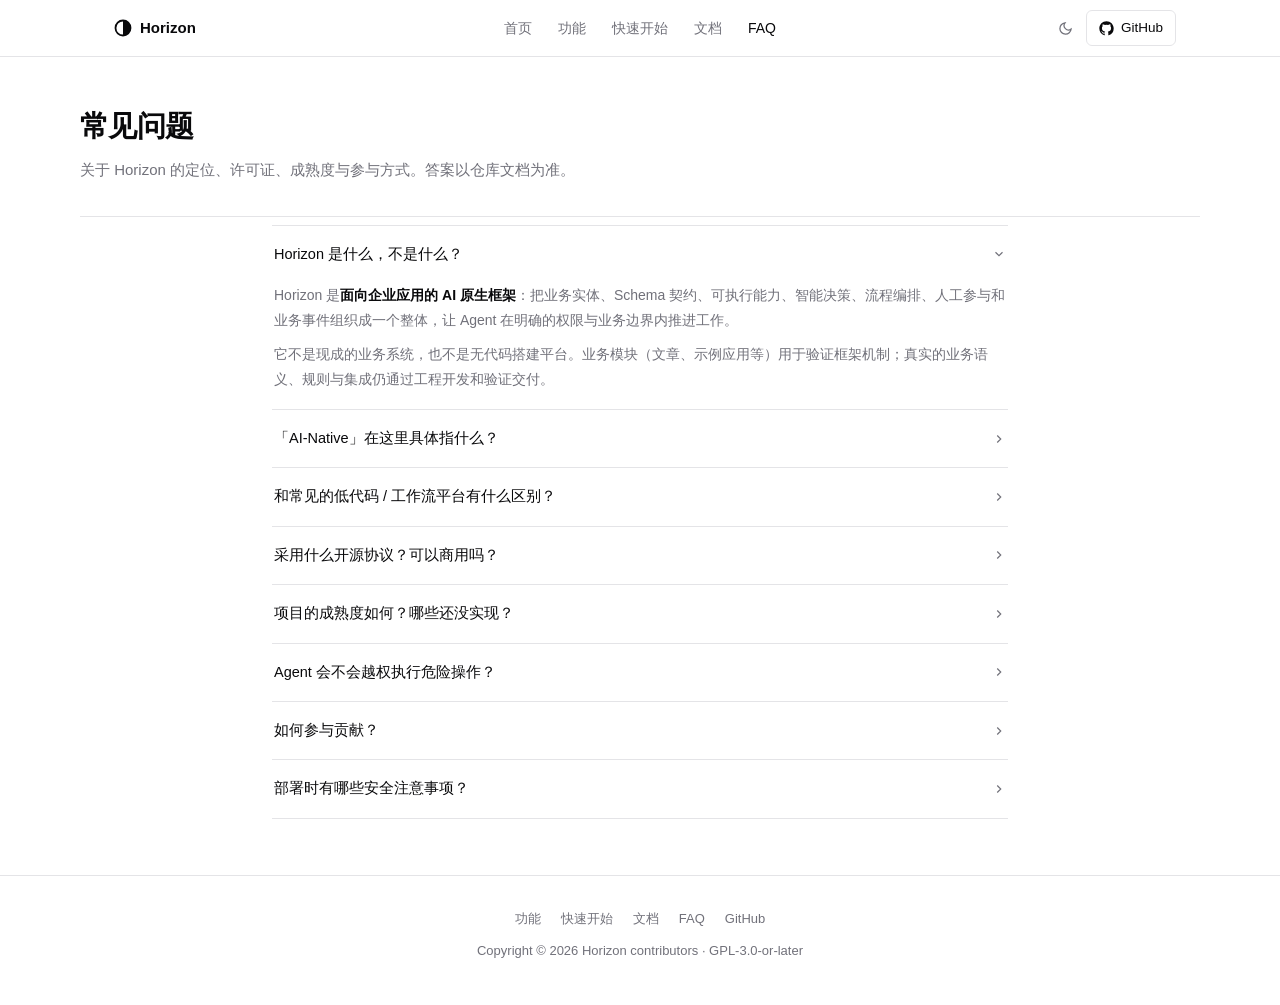
==== faq.html @ 097a7ce4 "Horizon Website" ====
<!DOCTYPE html>
<html lang="zh-CN">
<head>
<meta charset="UTF-8">
<meta name="viewport" content="width=device-width, initial-scale=1">
<title>FAQ — Horizon</title>
<meta name="description" content="Horizon 常见问题：项目定位、AI-Native 的含义、GPLv3 许可证、成熟度边界、贡献与安全。">
<link rel="icon" type="image/svg+xml" href="assets/logo.svg">
<script>document.documentElement.dataset.theme=localStorage.getItem('hz-theme')||'light'</script>
<style>
:root{
  --bg:#ffffff;--fg:#09090b;--card:#ffffff;--muted:#f4f4f5;--muted-fg:#71717a;
  --border:#e4e4e7;--primary:#18181b;--primary-fg:#fafafa;
}
[data-theme=dark]{
  --bg:#09090b;--fg:#fafafa;--card:#0c0c0e;--muted:#18181b;--muted-fg:#a1a1aa;
  --border:#27272a;--primary:#fafafa;--primary-fg:#18181b;
}
*{box-sizing:border-box}
html{scroll-behavior:smooth}
body{margin:0;background:var(--bg);color:var(--fg);
  font-family:Inter,-apple-system,"Segoe UI","PingFang SC","Hiragino Sans GB","Microsoft YaHei",sans-serif;
  font-size:15px;line-height:1.75;-webkit-font-smoothing:antialiased}
.wrap{max-width:1120px;margin:0 auto;padding:0 24px}
a{color:inherit}
.site-head{position:sticky;top:0;z-index:40;border-bottom:1px solid var(--border);
  background:color-mix(in srgb,var(--bg) 85%,transparent);backdrop-filter:blur(8px)}
.head-in{display:flex;align-items:center;height:56px;gap:8px;position:relative}
.brand{display:flex;align-items:center;gap:8px;font-weight:600;font-size:15px;
  text-decoration:none;padding:6px 10px;border-radius:6px}
.brand:hover{background:var(--muted)}
.head-nav{position:absolute;left:50%;transform:translateX(-50%);display:flex;gap:2px}
.head-nav a{text-decoration:none;font-size:14px;color:var(--muted-fg);padding:6px 12px;border-radius:6px}
.head-nav a:hover{color:var(--fg);background:var(--muted)}
.head-nav a.on{color:var(--fg)}
.head-right{margin-left:auto;display:flex;gap:4px;align-items:center}
.icon-btn{display:flex;align-items:center;justify-content:center;width:32px;height:32px;
  border:1px solid transparent;background:transparent;color:var(--muted-fg);border-radius:6px;cursor:pointer}
.icon-btn:hover{color:var(--fg);background:var(--muted)}
.gh-btn{display:flex;align-items:center;gap:7px;font-size:13.5px;text-decoration:none;
  border:1px solid var(--border);border-radius:6px;padding:5px 12px;color:var(--fg)}
.gh-btn:hover{background:var(--muted)}
[data-theme=light] .moon{display:block}[data-theme=light] .sun{display:none}
[data-theme=dark] .moon{display:none}[data-theme=dark] .sun{display:block}
.page-head{padding:44px 0 32px;border-bottom:1px solid var(--border)}
.page-head h1{margin:0 0 6px;font-size:1.8rem;font-weight:700;letter-spacing:-.02em}
.page-head p{margin:0;color:var(--muted-fg);max-width:42em}
.faq-list{max-width:46rem;padding:8px 0 16px}
details{border-bottom:1px solid var(--border)}
details:first-of-type{border-top:1px solid var(--border)}
summary{cursor:pointer;font-weight:500;font-size:14.5px;padding:16px 2px;list-style:none;
  display:flex;justify-content:space-between;align-items:center;gap:16px}
summary::-webkit-details-marker{display:none}
summary .chev{flex-shrink:0;color:var(--muted-fg);transition:transform .15s}
details[open] summary .chev{transform:rotate(90deg)}
details .ans{color:var(--muted-fg);font-size:14px;padding:0 2px 18px}
details .ans p{margin:0 0 10px}
details .ans p:last-child{margin-bottom:0}
details .ans strong{color:var(--fg);font-weight:600}
details .ans a{text-decoration:underline;text-underline-offset:3px}
code.inl{font-family:ui-monospace,Consolas,monospace;font-size:.86em;background:var(--muted);
  border:1px solid var(--border);padding:1px 5px;border-radius:4px;color:var(--fg)}
footer{border-top:1px solid var(--border);padding:32px 0 42px;margin-top:40px;text-align:center;color:var(--muted-fg);font-size:13px}
footer nav{display:flex;gap:20px;justify-content:center;margin-bottom:10px}
footer a{color:var(--muted-fg);text-decoration:none}
footer a:hover{color:var(--fg)}
@media (max-width:620px){.head-nav{display:none}}
</style>
</head>
<body>
<header class="site-head">
  <div class="wrap head-in">
    <a class="brand" href="index.html">
      <svg width="18" height="18" viewBox="0 0 24 24" aria-hidden="true"><circle cx="12" cy="12" r="10" fill="none" stroke="currentColor" stroke-width="2.4"/><path d="M12 2a10 10 0 0 1 0 20z" fill="currentColor"/></svg>
      Horizon
    </a>
    <nav class="head-nav">
      <a href="index.html">首页</a>
      <a href="features.html">功能</a>
      <a href="quickstart.html">快速开始</a>
      <a href="docs.html">文档</a>
      <a class="on" href="faq.html">FAQ</a>
    </nav>
    <div class="head-right">
      <button class="icon-btn" id="themeToggle" aria-label="切换主题">
        <svg class="moon" width="15" height="15" viewBox="0 0 24 24" fill="none" stroke="currentColor" stroke-width="2" stroke-linecap="round"><path d="M21 12.8A9 9 0 1 1 11.2 3 7 7 0 0 0 21 12.8z"/></svg>
        <svg class="sun" width="15" height="15" viewBox="0 0 24 24" fill="none" stroke="currentColor" stroke-width="2" stroke-linecap="round"><circle cx="12" cy="12" r="4"/><path d="M12 2v2M12 20v2M4.9 4.9l1.4 1.4M17.7 17.7l1.4 1.4M2 12h2M20 12h2M4.9 19.1l1.4-1.4M17.7 6.3l1.4-1.4"/></svg>
      </button>
      <a class="gh-btn" href="https://github.com/itophp/horizon">
        <svg width="15" height="15" viewBox="0 0 24 24" fill="currentColor"><path d="M12 .5C5.65.5.5 5.65.5 12c0 5.08 3.29 9.39 7.86 10.91.58.11.79-.25.79-.55v-2.17c-3.2.7-3.87-1.36-3.87-1.36-.52-1.33-1.28-1.68-1.28-1.68-1.04-.71.08-.7.08-.7 1.15.08 1.76 1.19 1.76 1.19 1.03 1.75 2.69 1.25 3.34.95.1-.74.4-1.25.72-1.54-2.55-.29-5.23-1.28-5.23-5.68 0-1.26.45-2.28 1.19-3.09-.12-.29-.52-1.46.11-3.05 0 0 .97-.31 3.17 1.18a11 11 0 0 1 5.78 0c2.2-1.49 3.16-1.18 3.16-1.18.63 1.59.24 2.76.12 3.05.74.81 1.18 1.83 1.18 3.09 0 4.41-2.69 5.38-5.25 5.66.41.35.77 1.05.77 2.12v3.14c0 .3.21.67.8.55A11.5 11.5 0 0 0 23.5 12C23.5 5.65 18.35.5 12 .5z"/></svg>
        GitHub
      </a>
    </div>
  </div>
</header>

<div class="wrap page-head">
  <h1>常见问题</h1>
  <p>关于 Horizon 的定位、许可证、成熟度与参与方式。答案以仓库文档为准。</p>
</div>

<div class="wrap faq-list">
  <details open>
    <summary>Horizon 是什么，不是什么？<svg class="chev" width="14" height="14" viewBox="0 0 24 24" fill="none" stroke="currentColor" stroke-width="2"><path d="M9 18l6-6-6-6"/></svg></summary>
    <div class="ans">
      <p>Horizon 是<strong>面向企业应用的 AI 原生框架</strong>：把业务实体、Schema 契约、可执行能力、智能决策、流程编排、人工参与和业务事件组织成一个整体，让 Agent 在明确的权限与业务边界内推进工作。</p>
      <p>它不是现成的业务系统，也不是无代码搭建平台。业务模块（文章、示例应用等）用于验证框架机制；真实的业务语义、规则与集成仍通过工程开发和验证交付。</p>
    </div>
  </details>

  <details>
    <summary>「AI-Native」在这里具体指什么？<svg class="chev" width="14" height="14" viewBox="0 0 24 24" fill="none" stroke="currentColor" stroke-width="2"><path d="M9 18l6-6-6-6"/></svg></summary>
    <div class="ans">
      <p>指让智能参与成为应用的<strong>运行机制</strong>，而不是附加的聊天窗口：应用向 Agent 提供业务语义、可信上下文、可执行能力和持续的任务状态；Agent 在治理边界内把目标转化为行动；应用再以真实业务结果回应。</p>
      <p>具体体现为六点：业务可理解、能力可发现可组合、决策可协作、执行可治理、过程可持续、结果可反馈。</p>
    </div>
  </details>

  <details>
    <summary>和常见的低代码 / 工作流平台有什么区别？<svg class="chev" width="14" height="14" viewBox="0 0 24 24" fill="none" stroke="currentColor" stroke-width="2"><path d="M9 18l6-6-6-6"/></svg></summary>
    <div class="ans">
      <p>核心区别是<strong>单一能力契约</strong>：业务动作只注册一次，页面按钮、Agent 工具、Workflow 节点和外部 API 都经过同一个 Capability Gateway 执行，共享权限、审批与执行记录。</p>
      <p>大多数平台为每个入口维护各自的业务规则与权限模型；Horizon 中编排只是组织工作的方式——流程启动和每个业务节点仍必须经过 Gateway 授权。</p>
    </div>
  </details>

  <details>
    <summary>采用什么开源协议？可以商用吗？<svg class="chev" width="14" height="14" viewBox="0 0 24 24" fill="none" stroke="currentColor" stroke-width="2"><path d="M9 18l6-6-6-6"/></svg></summary>
    <div class="ans">
      <p>项目采用 <strong>GPL-3.0-or-later</strong>。你可以自由使用、修改和分发，但分发衍生作品时必须同样以 GPLv3 开源并提供完整对应源码。</p>
      <p>将本项目作为网络服务对外提供时，GPLv3 不要求向服务使用者开放源码；如需覆盖该场景，应改用 AGPL-3.0。第三方依赖中 Eino、MCP Go SDK 为 Apache-2.0，Goa、shadcn、MDXEditor 等为 MIT，均与 GPLv3 兼容。</p>
    </div>
  </details>

  <details>
    <summary>项目的成熟度如何？哪些还没实现？<svg class="chev" width="14" height="14" viewBox="0 0 24 24" fill="none" stroke="currentColor" stroke-width="2"><path d="M9 18l6-6-6-6"/></svg></summary>
    <div class="ans">
      <p>框架机制与具体业务接入有各自的成熟度，<strong>概念图不表示所有场景都已开箱即用</strong>。当前支持范围、已知限制与验证记录保留在<a href="https://github.com/itophp/horizon/blob/main/docs/verification.md">工程验收记录</a>等文档中。</p>
      <p>部分仍在建设中的能力：Memory Center 的自动提炼、向量检索与自动清理；编排画布的完整在线 DSL 保存与灰度发布等。文档中会明确区分「已实现 / 已验证 / 待决策」。</p>
    </div>
  </details>

  <details>
    <summary>Agent 会不会越权执行危险操作？<svg class="chev" width="14" height="14" viewBox="0 0 24 24" fill="none" stroke="currentColor" stroke-width="2"><path d="M9 18l6-6-6-6"/></svg></summary>
    <div class="ans">
      <p>不会——权限、风险等级、审批和深度限制是<strong>代码里的确定性规则</strong>，不是模型承诺。人类点击可执行 high 风险动作；Agent、Workflow、事件和 API 发起的 high 风险动作必须人工确认；critical 对自动化完全关闭。</p>
      <p>审批通过后使用申请人身份重建执行；工具 Schema、页面注册和模型输出都不能替代服务端授权。Agent 不能批准自己的权限。</p>
    </div>
  </details>

  <details>
    <summary>如何参与贡献？<svg class="chev" width="14" height="14" viewBox="0 0 24 24" fill="none" stroke="currentColor" stroke-width="2"><path d="M9 18l6-6-6-6"/></svg></summary>
    <div class="ans">
      <p>先阅读 <a href="https://github.com/itophp/horizon/blob/main/AGENTS.md">AGENTS.md</a> 了解架构边界，按<a href="https://github.com/itophp/horizon/blob/main/docs/agent-tooling.md">任务工具矩阵</a>选择对应的开发流程。提交前使用快速门禁验证：</p>
      <p><code class="inl">make ci-fast</code>（无需数据库与浏览器）；触及表结构时加 <code class="inl">make test-integration</code>。文档变更运行 <code class="inl">make check-rules</code>。</p>
      <p>注意：推送或开 PR 会触发远程 CI 的全量 E2E；完整浏览器集合在本地默认暂停，执行前需要确认授权范围。</p>
    </div>
  </details>

  <details>
    <summary>部署时有哪些安全注意事项？<svg class="chev" width="14" height="14" viewBox="0 0 24 24" fill="none" stroke="currentColor" stroke-width="2"><path d="M9 18l6-6-6-6"/></svg></summary>
    <div class="ans">
      <p>初始账号不提供通用默认密码，由 <code class="inl">make bootstrap</code> 以环境变量创建。公网部署要求 HTTPS 和 <code class="inl">COOKIE_SECURE=true</code>；会话为 8 小时 HttpOnly cookie，写请求校验 Origin + CSRF；密码使用 Argon2id。</p>
      <p>启用加密配置需提供 <code class="inl">SETTINGS_ENCRYPTION_KEY</code>；附件目录受 <code class="inl">FILE_STORAGE_ROOT</code> 限制；SMTP 主机须加入白名单。数据库、存储目录与加密根密钥须配套备份。</p>
    </div>
  </details>
</div>

<footer>
  <div class="wrap">
    <nav>
      <a href="features.html">功能</a><a href="quickstart.html">快速开始</a>
      <a href="docs.html">文档</a><a href="faq.html">FAQ</a>
      <a href="https://github.com/itophp/horizon">GitHub</a>
    </nav>
    <div>Copyright © 2026 Horizon contributors · GPL-3.0-or-later</div>
  </div>
</footer>

<script>
(function(){
  document.getElementById('themeToggle').addEventListener('click',function(){
    var r=document.documentElement;
    r.dataset.theme=r.dataset.theme==='dark'?'light':'dark';
    localStorage.setItem('hz-theme',r.dataset.theme);
  });
})();
</script>
</body>
</html>
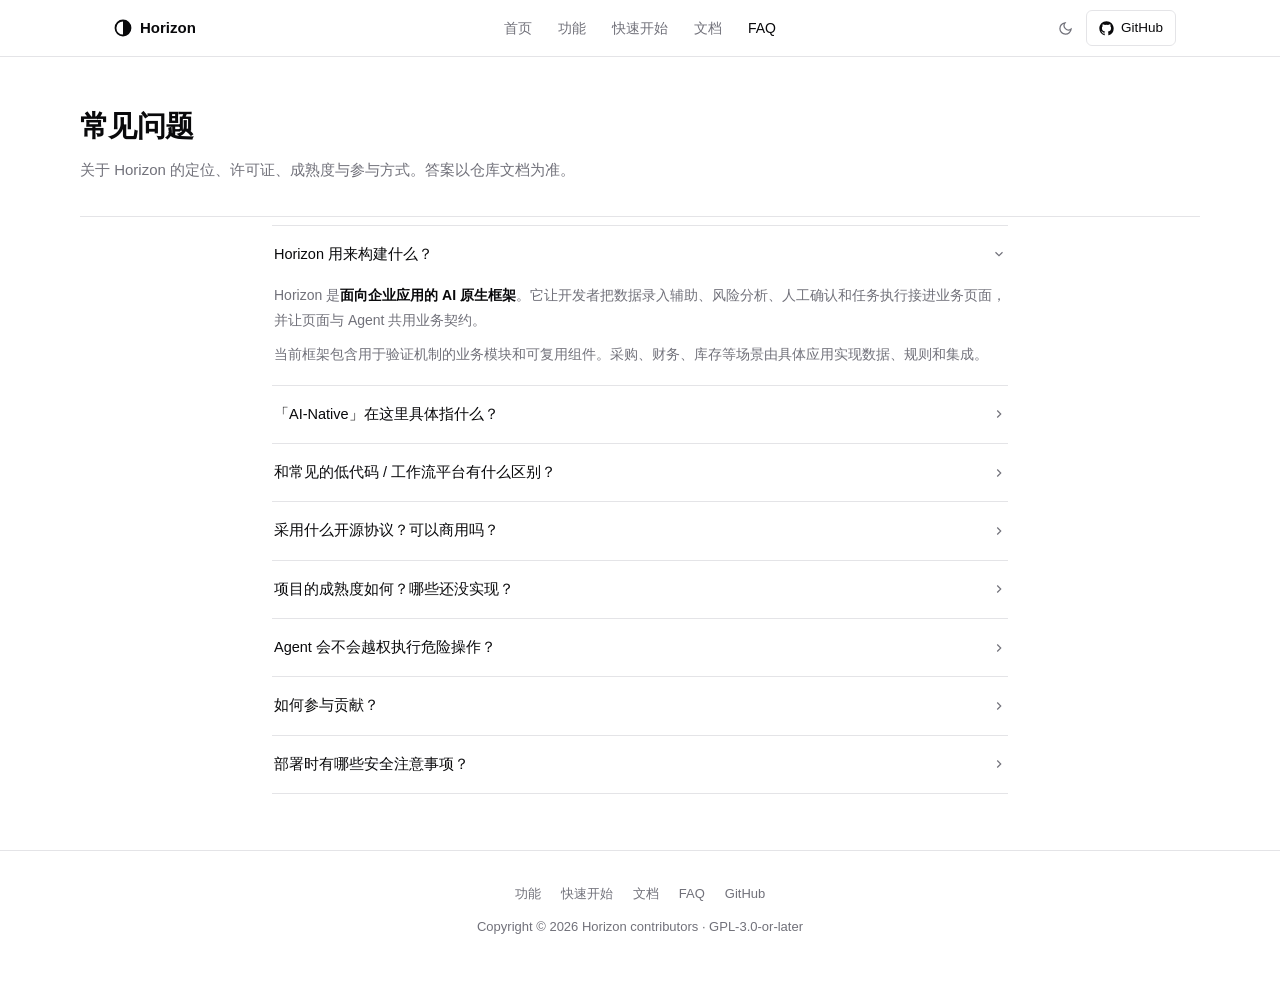
==== commit 33b3e69c: "1" ====
--- a/faq.html
+++ b/faq.html
@@ -101,18 +101,18 @@
 
 <div class="wrap faq-list">
   <details open>
-    <summary>Horizon 是什么，不是什么？<svg class="chev" width="14" height="14" viewBox="0 0 24 24" fill="none" stroke="currentColor" stroke-width="2"><path d="M9 18l6-6-6-6"/></svg></summary>
+    <summary>Horizon 用来构建什么？<svg class="chev" width="14" height="14" viewBox="0 0 24 24" fill="none" stroke="currentColor" stroke-width="2"><path d="M9 18l6-6-6-6"/></svg></summary>
     <div class="ans">
-      <p>Horizon 是<strong>面向企业应用的 AI 原生框架</strong>：把业务实体、Schema 契约、可执行能力、智能决策、流程编排、人工参与和业务事件组织成一个整体，让 Agent 在明确的权限与业务边界内推进工作。</p>
-      <p>它不是现成的业务系统，也不是无代码搭建平台。业务模块（文章、示例应用等）用于验证框架机制；真实的业务语义、规则与集成仍通过工程开发和验证交付。</p>
+      <p>Horizon 是<strong>面向企业应用的 AI 原生框架</strong>。它让开发者把数据录入辅助、风险分析、人工确认和任务执行接进业务页面，并让页面与 Agent 共用业务契约。</p>
+      <p>当前框架包含用于验证机制的业务模块和可复用组件。采购、财务、库存等场景由具体应用实现数据、规则和集成。</p>
     </div>
   </details>
 
   <details>
     <summary>「AI-Native」在这里具体指什么？<svg class="chev" width="14" height="14" viewBox="0 0 24 24" fill="none" stroke="currentColor" stroke-width="2"><path d="M9 18l6-6-6-6"/></svg></summary>
     <div class="ans">
-      <p>指让智能参与成为应用的<strong>运行机制</strong>，而不是附加的聊天窗口：应用向 Agent 提供业务语义、可信上下文、可执行能力和持续的任务状态；Agent 在治理边界内把目标转化为行动；应用再以真实业务结果回应。</p>
-      <p>具体体现为六点：业务可理解、能力可发现可组合、决策可协作、执行可治理、过程可持续、结果可反馈。</p>
+      <p>AI 可以在表格解释风险，在详情中组织依据，在表单里准备草稿，也可以通过任务调用已授权的业务能力。应用为 AI 提供当前业务上下文和明确的动作，网关按策略处理执行与人工确认。</p>
+      <p>业务代码负责金额、库存、状态和权限。AI 负责提取信息、解释差异和准备建议，用户可在原界面复核。可从<a href="features.html#runtime-ai">内嵌 AI 组件</a>了解现有支持。</p>
     </div>
   </details>
 
